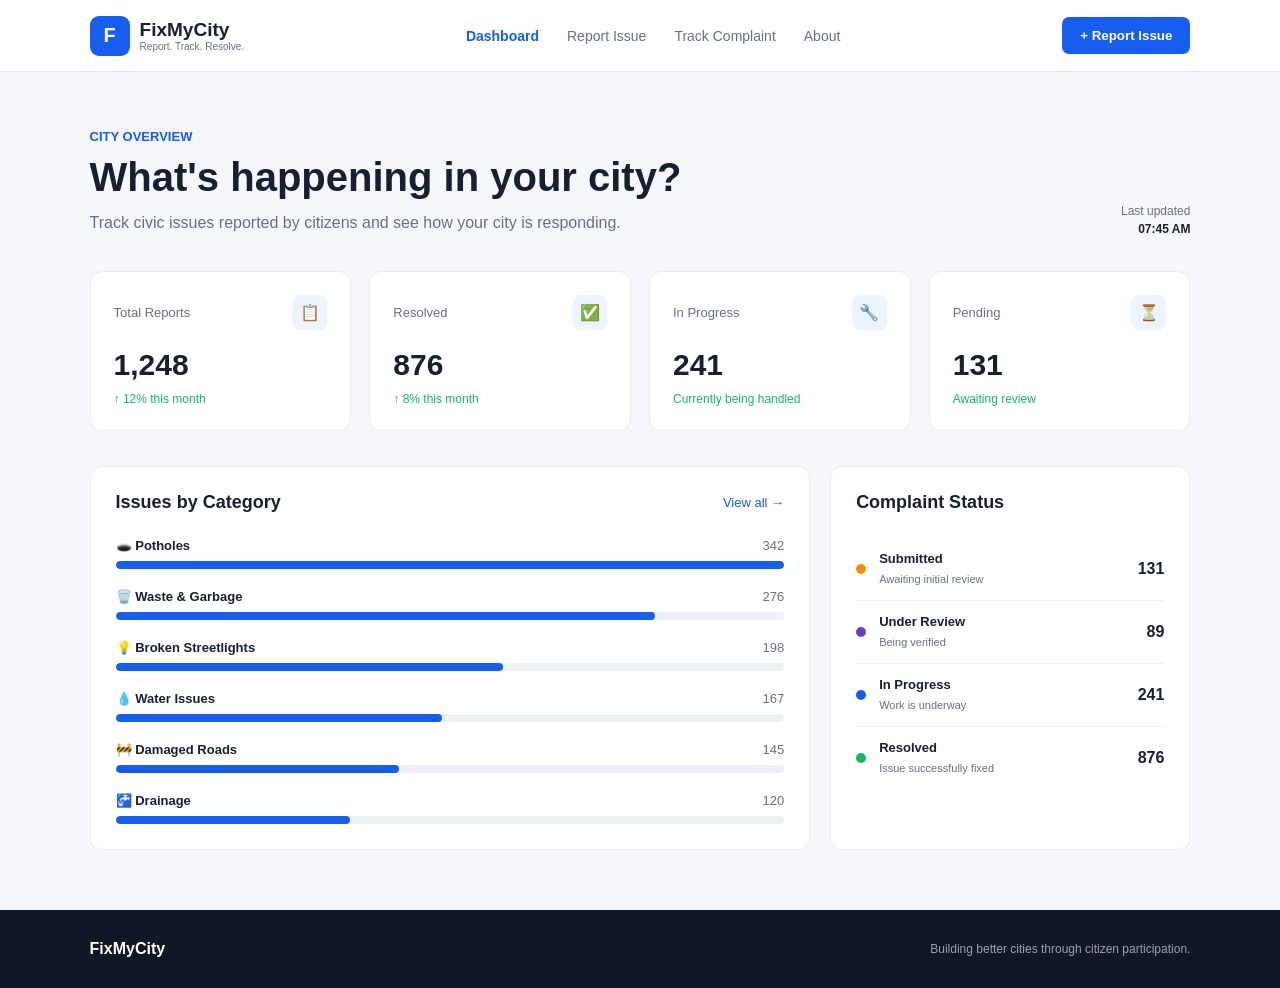
==== index.html @ d2d545c7 "Add initial HTML, CSS, and JavaScript files for the fix my city dashboard" ====
<!DOCTYPE html>
<html lang="en">

<head>

    <meta charset="UTF-8">

    <meta
        name="viewport"
        content="width=device-width, initial-scale=1.0"
    >

    <title>FixMyCity | City Dashboard</title>

    <link
        rel="stylesheet"
        href="./css/dashboard.css"
    >

</head>


<body>

    <!-- ================= NAVBAR ================= -->

    <header class="navbar">

        <div class="logo">

            <div class="logo-icon">
                F
            </div>

            <div class="logo-text">

                <h2>FixMyCity</h2>

                <span>
                    Report. Track. Resolve.
                </span>

            </div>

        </div>


        <nav>

            <a
                href="#"
                class="active"
            >
                Dashboard
            </a>

            <a href="#">
                Report Issue
            </a>

            <a href="#">
                Track Complaint
            </a>

            <a href="#">
                About
            </a>

        </nav>


        <button class="report-btn">
            + Report Issue
        </button>

    </header>


    <!-- ================= HERO ================= -->

    <main>

        <section class="hero">

            <div class="hero-text">

                <span class="section-label">
                    CITY OVERVIEW
                </span>

                <h1>
                    What's happening in your city?
                </h1>

                <p>
                    Track civic issues reported by citizens
                    and see how your city is responding.
                </p>

            </div>


            <div class="last-updated">

                <span>
                    Last updated
                </span>

                <strong id="lastUpdated">
                    —
                </strong>

            </div>

        </section>


        <!-- ================= STATISTICS ================= -->

        <section class="stats">

            <div class="stat-card">

                <div class="stat-header">

                    <span class="stat-title">
                        Total Reports
                    </span>

                    <span class="stat-icon">
                        📋
                    </span>

                </div>

                <strong
                    class="stat-value"
                    id="totalReports"
                >
                    0
                </strong>

                <span class="stat-change">
                    ↑ 12% this month
                </span>

            </div>


            <div class="stat-card">

                <div class="stat-header">

                    <span class="stat-title">
                        Resolved
                    </span>

                    <span class="stat-icon">
                        ✅
                    </span>

                </div>

                <strong
                    class="stat-value"
                    id="resolvedReports"
                >
                    0
                </strong>

                <span class="stat-change">
                    ↑ 8% this month
                </span>

            </div>


            <div class="stat-card">

                <div class="stat-header">

                    <span class="stat-title">
                        In Progress
                    </span>

                    <span class="stat-icon">
                        🔧
                    </span>

                </div>

                <strong
                    class="stat-value"
                    id="progressReports"
                >
                    0
                </strong>

                <span class="stat-change">
                    Currently being handled
                </span>

            </div>


            <div class="stat-card">

                <div class="stat-header">

                    <span class="stat-title">
                        Pending
                    </span>

                    <span class="stat-icon">
                        ⏳
                    </span>

                </div>

                <strong
                    class="stat-value"
                    id="pendingReports"
                >
                    0
                </strong>

                <span class="stat-change">
                    Awaiting review
                </span>

            </div>

        </section>


        <!-- ================= DASHBOARD ================= -->

        <section class="dashboard-grid">


            <!-- CATEGORY PANEL -->

            <div class="panel">

                <div class="panel-header">

                    <h2>
                        Issues by Category
                    </h2>

                    <button
                        class="view-all"
                        type="button"
                    >
                        View all →
                    </button>

                </div>


                <div id="categoryContainer">

                    <!-- Generated by JavaScript -->

                </div>

            </div>


            <!-- STATUS PANEL -->

            <div class="panel">

                <div class="panel-header">

                    <h2>
                        Complaint Status
                    </h2>

                </div>


                <div id="statusContainer">

                    <!-- Generated by JavaScript -->

                </div>

            </div>

        </section>

    </main>


    <!-- ================= FOOTER ================= -->

    <footer>

        <strong>
            FixMyCity
        </strong>

        <p>
            Building better cities through citizen participation.
        </p>

    </footer>


    <!-- ================= JAVASCRIPT ================= -->

    <script
        type="module"
        src="./js/dashboard.js"
    ></script>

</body>

</html>
---- css/dashboard.css ----
/* =========================================
   RESET
========================================= */

* {
    margin: 0;
    padding: 0;
    box-sizing: border-box;
}


html {
    scroll-behavior: smooth;
}


body {

    font-family:
        Arial,
        Helvetica,
        sans-serif;

    background: #f5f7fb;

    color: #172033;
}


/* =========================================
   NAVBAR
========================================= */

.navbar {

    height: 72px;

    background: #ffffff;

    border-bottom:
        1px solid #e5e7eb;

    display: flex;

    align-items: center;

    justify-content: space-between;

    padding: 0 7%;

    position: sticky;

    top: 0;

    z-index: 100;
}


.logo {

    display: flex;

    align-items: center;

    gap: 10px;
}


.logo-icon {

    width: 40px;
    height: 40px;

    border-radius: 9px;

    background: #155eef;

    color: white;

    display: flex;

    align-items: center;

    justify-content: center;

    font-size: 20px;

    font-weight: bold;
}


.logo-text h2 {

    font-size: 19px;

    line-height: 1.2;
}


.logo-text span {

    display: block;

    color: #667085;

    font-size: 10px;
}


nav {

    display: flex;

    gap: 28px;
}


nav a {

    color: #667085;

    text-decoration: none;

    font-size: 14px;

    transition: color 0.2s ease;
}


nav a:hover {

    color: #155eef;
}


nav a.active {

    color: #155eef;

    font-weight: bold;
}


.report-btn {

    border: none;

    background: #155eef;

    color: white;

    padding: 11px 18px;

    border-radius: 7px;

    cursor: pointer;

    font-weight: bold;

    transition:
        background 0.2s ease,
        transform 0.2s ease;
}


.report-btn:hover {

    background: #004eea;

    transform: translateY(-1px);
}


/* =========================================
   HERO
========================================= */

.hero {

    padding: 55px 7% 35px;

    display: flex;

    align-items: flex-end;

    justify-content: space-between;

    gap: 30px;
}


.section-label {

    color: #155eef;

    font-size: 13px;

    font-weight: bold;
}


.hero-text h1 {

    font-size: 40px;

    margin: 10px 0;
}


.hero-text p {

    color: #667085;

    max-width: 600px;

    line-height: 1.6;
}


.last-updated {

    display: flex;

    flex-direction: column;

    align-items: flex-end;

    color: #667085;

    font-size: 12px;
}


.last-updated strong {

    color: #172033;

    margin-top: 4px;
}


/* =========================================
   STATISTICS
========================================= */

.stats {

    padding: 0 7% 35px;

    display: grid;

    grid-template-columns:
        repeat(4, 1fr);

    gap: 18px;
}


.stat-card {

    background: #ffffff;

    border:
        1px solid #eaecf0;

    border-radius: 12px;

    padding: 23px;

    transition:
        transform 0.2s ease,
        box-shadow 0.2s ease;
}


.stat-card:hover {

    transform: translateY(-3px);

    box-shadow:
        0 8px 25px rgba(16, 24, 40, 0.07);
}


.stat-header {

    display: flex;

    align-items: center;

    justify-content: space-between;

    margin-bottom: 18px;
}


.stat-title {

    color: #667085;

    font-size: 13px;
}


.stat-icon {

    width: 35px;
    height: 35px;

    border-radius: 8px;

    background: #eef4ff;

    display: flex;

    align-items: center;

    justify-content: center;
}


.stat-value {

    display: block;

    font-size: 30px;

    margin-bottom: 7px;
}


.stat-change {

    font-size: 12px;

    color: #12b76a;
}


/* =========================================
   DASHBOARD GRID
========================================= */

.dashboard-grid {

    padding: 0 7% 60px;

    display: grid;

    grid-template-columns:
        2fr 1fr;

    gap: 20px;
}


.panel {

    background: #ffffff;

    border:
        1px solid #eaecf0;

    border-radius: 12px;

    padding: 25px;
}


.panel-header {

    display: flex;

    align-items: center;

    justify-content: space-between;

    margin-bottom: 25px;
}


.panel-header h2 {

    font-size: 18px;
}


.view-all {

    border: none;

    background: transparent;

    color: #155eef;

    cursor: pointer;

    font-size: 13px;
}


/* =========================================
   CATEGORY ITEMS
========================================= */

.issue-item {

    margin-bottom: 20px;
}


.issue-item:last-child {

    margin-bottom: 0;
}


.issue-top {

    display: flex;

    justify-content: space-between;

    align-items: center;

    margin-bottom: 8px;

    font-size: 13px;
}


.issue-name {

    font-weight: bold;
}


.issue-count {

    color: #667085;
}


.progress {

    height: 8px;

    background: #edf0f5;

    border-radius: 10px;

    overflow: hidden;
}


.progress-bar {

    height: 100%;

    background: #155eef;

    border-radius: 10px;

    width: 0;

    transition:
        width 1s ease;
}


/* =========================================
   STATUS ITEMS
========================================= */

.status-item {

    display: flex;

    align-items: center;

    gap: 13px;

    padding: 13px 0;

    border-bottom:
        1px solid #f0f2f5;
}


.status-item:last-child {

    border-bottom: none;
}


.status-dot {

    width: 10px;
    height: 10px;

    border-radius: 50%;

    flex-shrink: 0;
}


.submitted {

    background: #f79009;
}


.review {

    background: #6941c6;
}


.progress-status {

    background: #155eef;
}


.resolved {

    background: #12b76a;
}


.status-info {

    flex: 1;
}


.status-info strong {

    display: block;

    font-size: 13px;

    margin-bottom: 3px;
}


.status-info span {

    color: #667085;

    font-size: 11px;
}


.status-number {

    font-weight: bold;

    font-size: 16px;
}


/* =========================================
   FOOTER
========================================= */

footer {

    background: #101828;

    color: white;

    padding: 30px 7%;

    display: flex;

    align-items: center;

    justify-content: space-between;
}


footer p {

    color: #98a2b3;

    font-size: 12px;
}


/* =========================================
   RESPONSIVE
========================================= */

@media (max-width: 900px) {

    nav {

        display: none;
    }


    .stats {

        grid-template-columns:
            repeat(2, 1fr);
    }


    .dashboard-grid {

        grid-template-columns: 1fr;
    }

}


@media (max-width: 550px) {

    .hero {

        display: block;
    }


    .last-updated {

        align-items: flex-start;

        margin-top: 15px;
    }


    .stats {

        grid-template-columns: 1fr;
    }


    footer {

        display: block;
    }


    footer p {

        margin-top: 10px;
    }

}
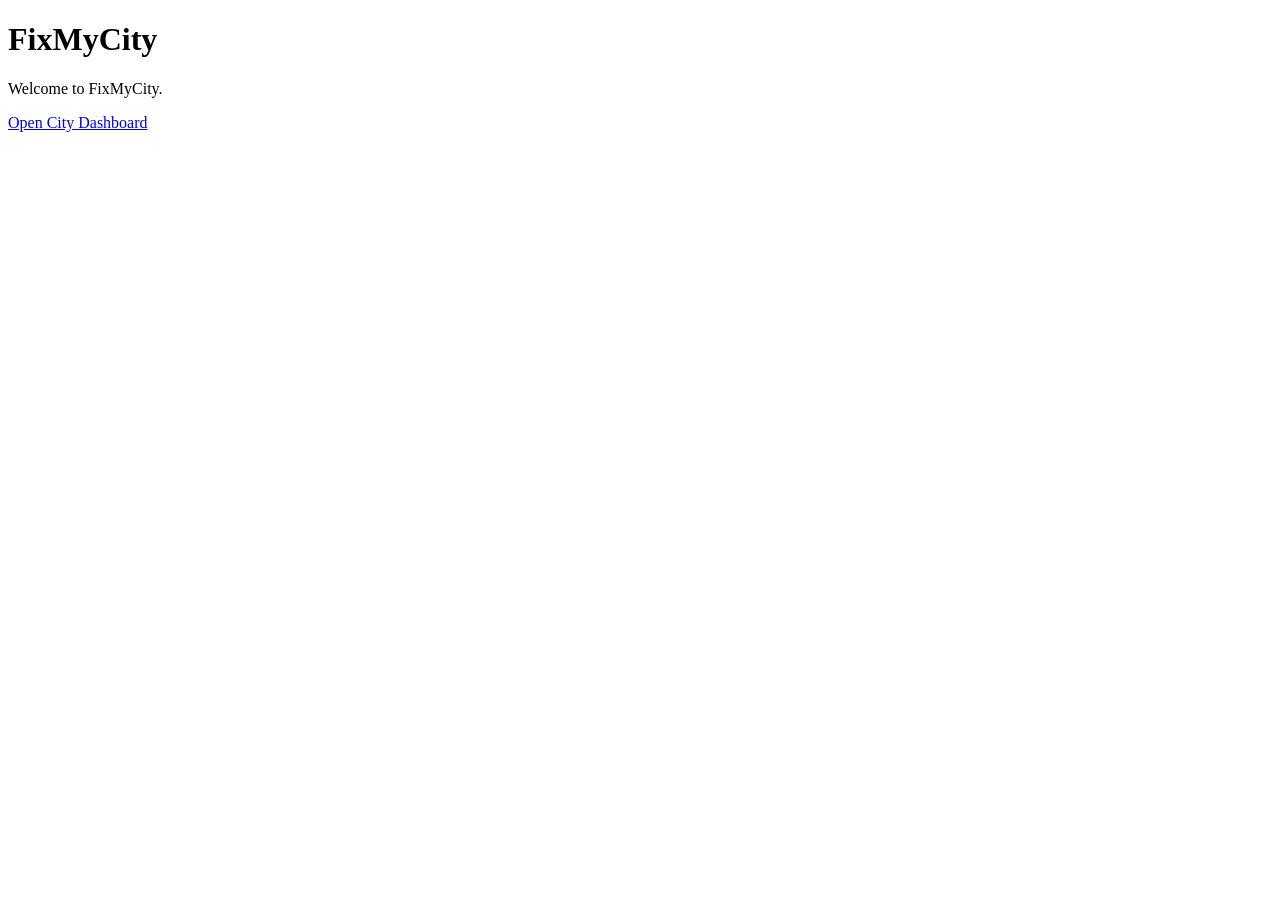
==== commit f14e2181: "Refactor dashboard structure and add data source for dynamic content" ====
--- a/index.html
+++ b/index.html
@@ -10,310 +10,21 @@
         content="width=device-width, initial-scale=1.0"
     >
 
-    <title>FixMyCity | City Dashboard</title>
-
-    <link
-        rel="stylesheet"
-        href="./css/dashboard.css"
-    >
+    <title>FixMyCity</title>
 
 </head>
 
-
 <body>
 
-    <!-- ================= NAVBAR ================= -->
+    <h1>FixMyCity</h1>
 
-    <header class="navbar">
+    <p>
+        Welcome to FixMyCity.
+    </p>
 
-        <div class="logo">
-
-            <div class="logo-icon">
-                F
-            </div>
-
-            <div class="logo-text">
-
-                <h2>FixMyCity</h2>
-
-                <span>
-                    Report. Track. Resolve.
-                </span>
-
-            </div>
-
-        </div>
-
-
-        <nav>
-
-            <a
-                href="#"
-                class="active"
-            >
-                Dashboard
-            </a>
-
-            <a href="#">
-                Report Issue
-            </a>
-
-            <a href="#">
-                Track Complaint
-            </a>
-
-            <a href="#">
-                About
-            </a>
-
-        </nav>
-
-
-        <button class="report-btn">
-            + Report Issue
-        </button>
-
-    </header>
-
-
-    <!-- ================= HERO ================= -->
-
-    <main>
-
-        <section class="hero">
-
-            <div class="hero-text">
-
-                <span class="section-label">
-                    CITY OVERVIEW
-                </span>
-
-                <h1>
-                    What's happening in your city?
-                </h1>
-
-                <p>
-                    Track civic issues reported by citizens
-                    and see how your city is responding.
-                </p>
-
-            </div>
-
-
-            <div class="last-updated">
-
-                <span>
-                    Last updated
-                </span>
-
-                <strong id="lastUpdated">
-                    —
-                </strong>
-
-            </div>
-
-        </section>
-
-
-        <!-- ================= STATISTICS ================= -->
-
-        <section class="stats">
-
-            <div class="stat-card">
-
-                <div class="stat-header">
-
-                    <span class="stat-title">
-                        Total Reports
-                    </span>
-
-                    <span class="stat-icon">
-                        📋
-                    </span>
-
-                </div>
-
-                <strong
-                    class="stat-value"
-                    id="totalReports"
-                >
-                    0
-                </strong>
-
-                <span class="stat-change">
-                    ↑ 12% this month
-                </span>
-
-            </div>
-
-
-            <div class="stat-card">
-
-                <div class="stat-header">
-
-                    <span class="stat-title">
-                        Resolved
-                    </span>
-
-                    <span class="stat-icon">
-                        ✅
-                    </span>
-
-                </div>
-
-                <strong
-                    class="stat-value"
-                    id="resolvedReports"
-                >
-                    0
-                </strong>
-
-                <span class="stat-change">
-                    ↑ 8% this month
-                </span>
-
-            </div>
-
-
-            <div class="stat-card">
-
-                <div class="stat-header">
-
-                    <span class="stat-title">
-                        In Progress
-                    </span>
-
-                    <span class="stat-icon">
-                        🔧
-                    </span>
-
-                </div>
-
-                <strong
-                    class="stat-value"
-                    id="progressReports"
-                >
-                    0
-                </strong>
-
-                <span class="stat-change">
-                    Currently being handled
-                </span>
-
-            </div>
-
-
-            <div class="stat-card">
-
-                <div class="stat-header">
-
-                    <span class="stat-title">
-                        Pending
-                    </span>
-
-                    <span class="stat-icon">
-                        ⏳
-                    </span>
-
-                </div>
-
-                <strong
-                    class="stat-value"
-                    id="pendingReports"
-                >
-                    0
-                </strong>
-
-                <span class="stat-change">
-                    Awaiting review
-                </span>
-
-            </div>
-
-        </section>
-
-
-        <!-- ================= DASHBOARD ================= -->
-
-        <section class="dashboard-grid">
-
-
-            <!-- CATEGORY PANEL -->
-
-            <div class="panel">
-
-                <div class="panel-header">
-
-                    <h2>
-                        Issues by Category
-                    </h2>
-
-                    <button
-                        class="view-all"
-                        type="button"
-                    >
-                        View all →
-                    </button>
-
-                </div>
-
-
-                <div id="categoryContainer">
-
-                    <!-- Generated by JavaScript -->
-
-                </div>
-
-            </div>
-
-
-            <!-- STATUS PANEL -->
-
-            <div class="panel">
-
-                <div class="panel-header">
-
-                    <h2>
-                        Complaint Status
-                    </h2>
-
-                </div>
-
-
-                <div id="statusContainer">
-
-                    <!-- Generated by JavaScript -->
-
-                </div>
-
-            </div>
-
-        </section>
-
-    </main>
-
-
-    <!-- ================= FOOTER ================= -->
-
-    <footer>
-
-        <strong>
-            FixMyCity
-        </strong>
-
-        <p>
-            Building better cities through citizen participation.
-        </p>
-
-    </footer>
-
-
-    <!-- ================= JAVASCRIPT ================= -->
-
-    <script
-        type="module"
-        src="./js/dashboard.js"
-    ></script>
+    <a href="./pages/dashboard.html">
+        Open City Dashboard
+    </a>
 
 </body>
 
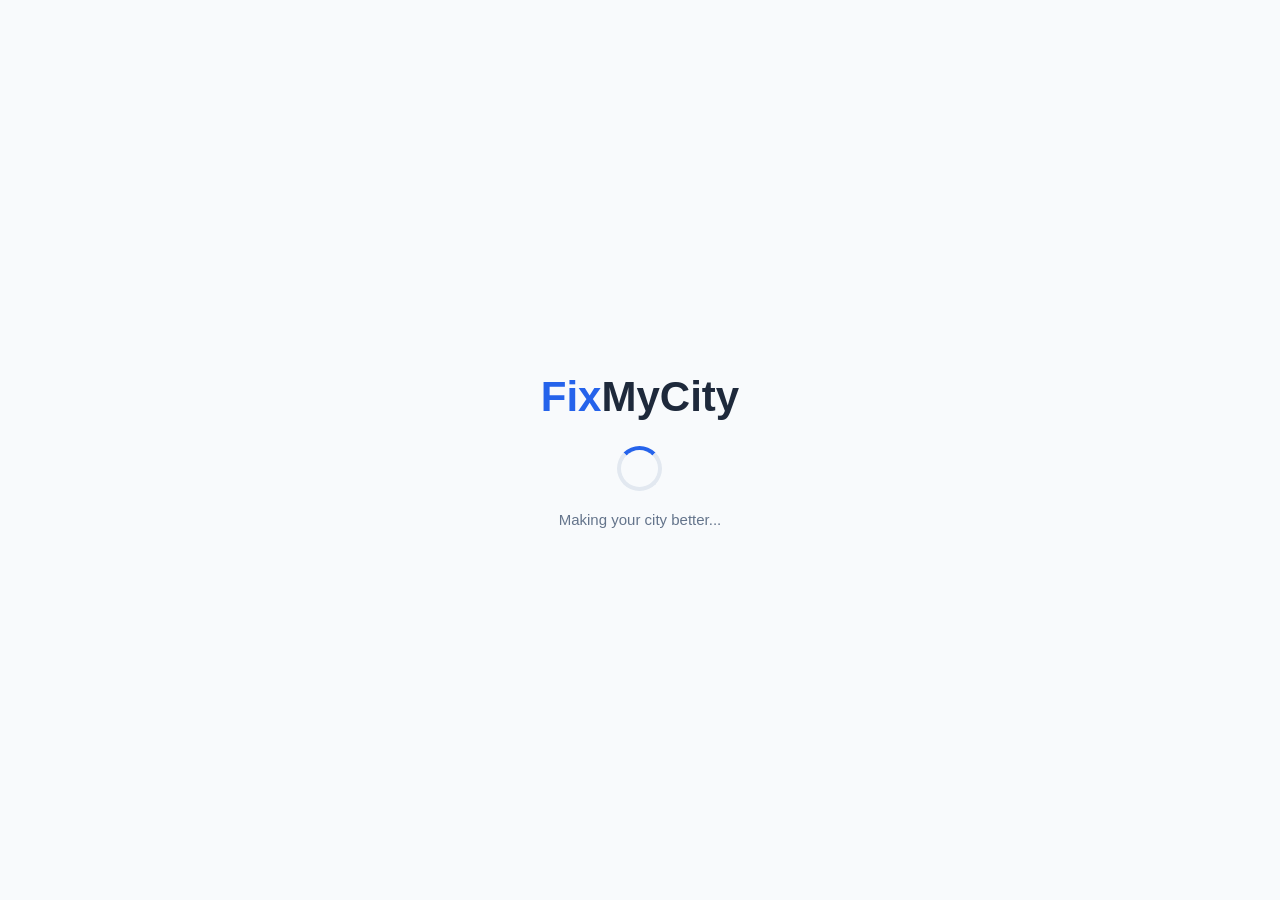
==== commit e3e70967: "Add loading screen with spinner and redirect to dashboard" ====
--- a/index.html
+++ b/index.html
@@ -1,31 +1,29 @@
 <!DOCTYPE html>
 <html lang="en">
-
 <head>
-
     <meta charset="UTF-8">
-
-    <meta
-        name="viewport"
-        content="width=device-width, initial-scale=1.0"
-    >
+    <meta name="viewport" content="width=device-width, initial-scale=1.0">
 
     <title>FixMyCity</title>
 
+    <link rel="stylesheet" href="./css/loading.css">
 </head>
 
 <body>
 
-    <h1>FixMyCity</h1>
+    <div class="loader-container">
 
-    <p>
-        Welcome to FixMyCity.
-    </p>
+        <div class="loader-logo">
+            <span>Fix</span>MyCity
+        </div>
 
-    <a href="./pages/dashboard.html">
-        Open City Dashboard
-    </a>
+        <div class="loader-spinner"></div>
+
+        <p>Making your city better...</p>
+
+    </div>
+
+    <script src="./js/loading.js"></script>
 
 </body>
-
 </html>
--- a/css/loading.css
+++ b/css/loading.css
@@ -0,0 +1,72 @@
+* {
+    margin: 0;
+    padding: 0;
+    box-sizing: border-box;
+}
+
+body {
+    min-height: 100vh;
+    display: flex;
+    justify-content: center;
+    align-items: center;
+
+    background: #f8fafc;
+    font-family: Arial, sans-serif;
+}
+
+.loader-container {
+    text-align: center;
+    animation: fadeIn 0.6s ease;
+}
+
+.loader-logo {
+    font-size: 42px;
+    font-weight: 700;
+    color: #1e293b;
+    margin-bottom: 25px;
+}
+
+.loader-logo span {
+    color: #2563eb;
+}
+
+.loader-spinner {
+    width: 45px;
+    height: 45px;
+
+    margin: 0 auto 20px;
+
+    border: 4px solid #e2e8f0;
+    border-top: 4px solid #2563eb;
+
+    border-radius: 50%;
+
+    animation: spin 0.8s ease-in-out infinite;
+}
+
+.loader-container p {
+    color: #64748b;
+    font-size: 15px;
+}
+
+@keyframes spin {
+    from {
+        transform: rotate(0deg);
+    }
+
+    to {
+        transform: rotate(360deg);
+    }
+}
+
+@keyframes fadeIn {
+    from {
+        opacity: 0;
+        transform: translateY(10px);
+    }
+
+    to {
+        opacity: 1;
+        transform: translateY(0);
+    }
+}
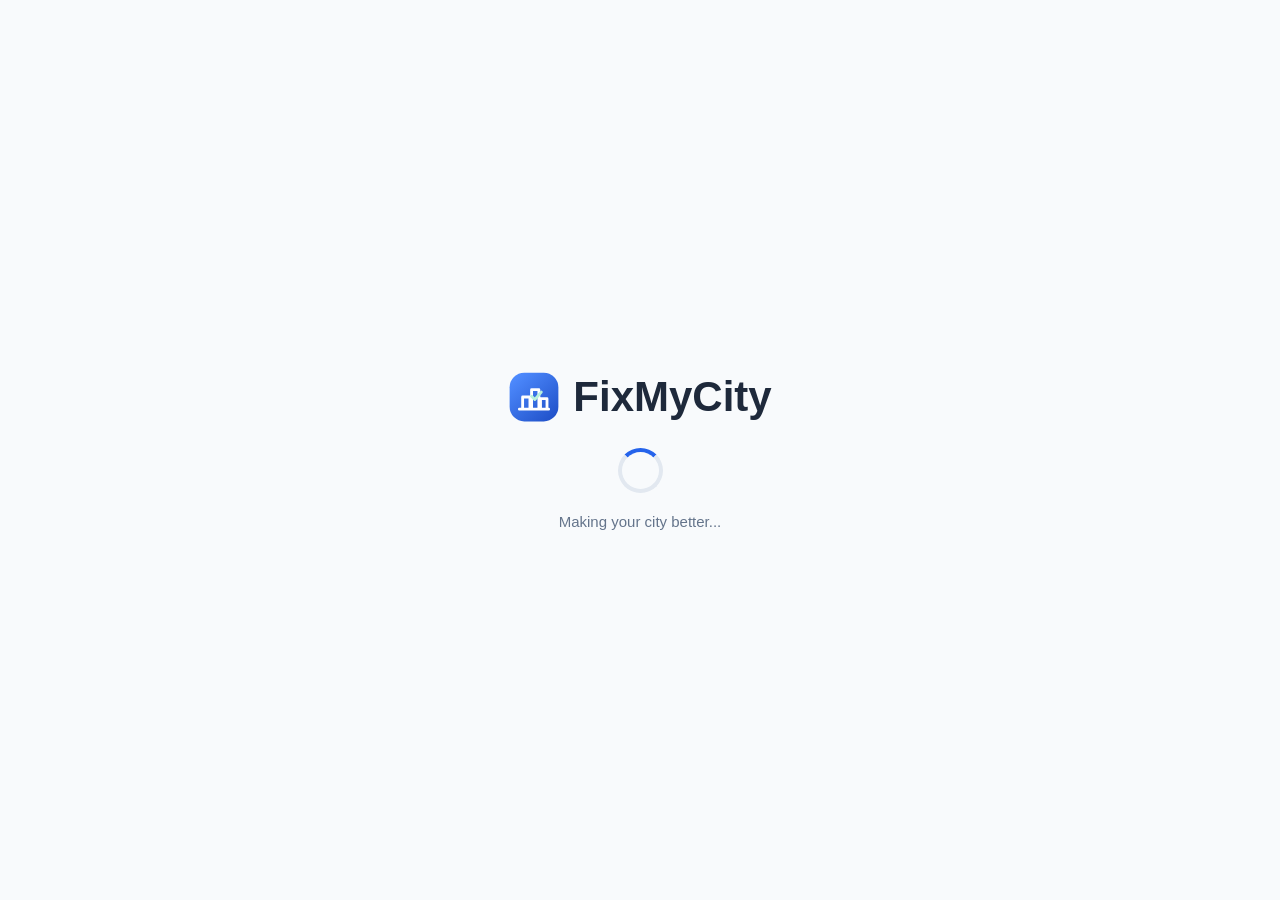
==== commit 4d8fae1d: "Add theme support with CSS and JavaScript; create About page layout" ====
--- a/index.html
+++ b/index.html
@@ -5,6 +5,7 @@
     <meta name="viewport" content="width=device-width, initial-scale=1.0">
 
     <title>FixMyCity</title>
+    <link rel="icon" href="./assets/fixmycity-mark.svg" type="image/svg+xml">
 
     <link rel="stylesheet" href="./css/loading.css">
 </head>
@@ -13,9 +14,7 @@
 
     <div class="loader-container">
 
-        <div class="loader-logo">
-            <span>Fix</span>MyCity
-        </div>
+        <div class="loader-logo"><img src="./assets/fixmycity-mark.svg" alt="" aria-hidden="true">FixMyCity</div>
 
         <div class="loader-spinner"></div>
 
@@ -26,4 +25,4 @@
     <script src="./js/loading.js"></script>
 
 </body>
-</html>+</html>
--- a/css/loading.css
+++ b/css/loading.css
@@ -20,6 +20,10 @@
 }
 
 .loader-logo {
+    display: flex;
+    align-items: center;
+    justify-content: center;
+    gap: 13px;
     font-size: 42px;
     font-weight: 700;
     color: #1e293b;
@@ -69,4 +73,6 @@
         opacity: 1;
         transform: translateY(0);
     }
-}+}
+
+.loader-logo img { width: 52px; height: 52px; border-radius: 16px; }
